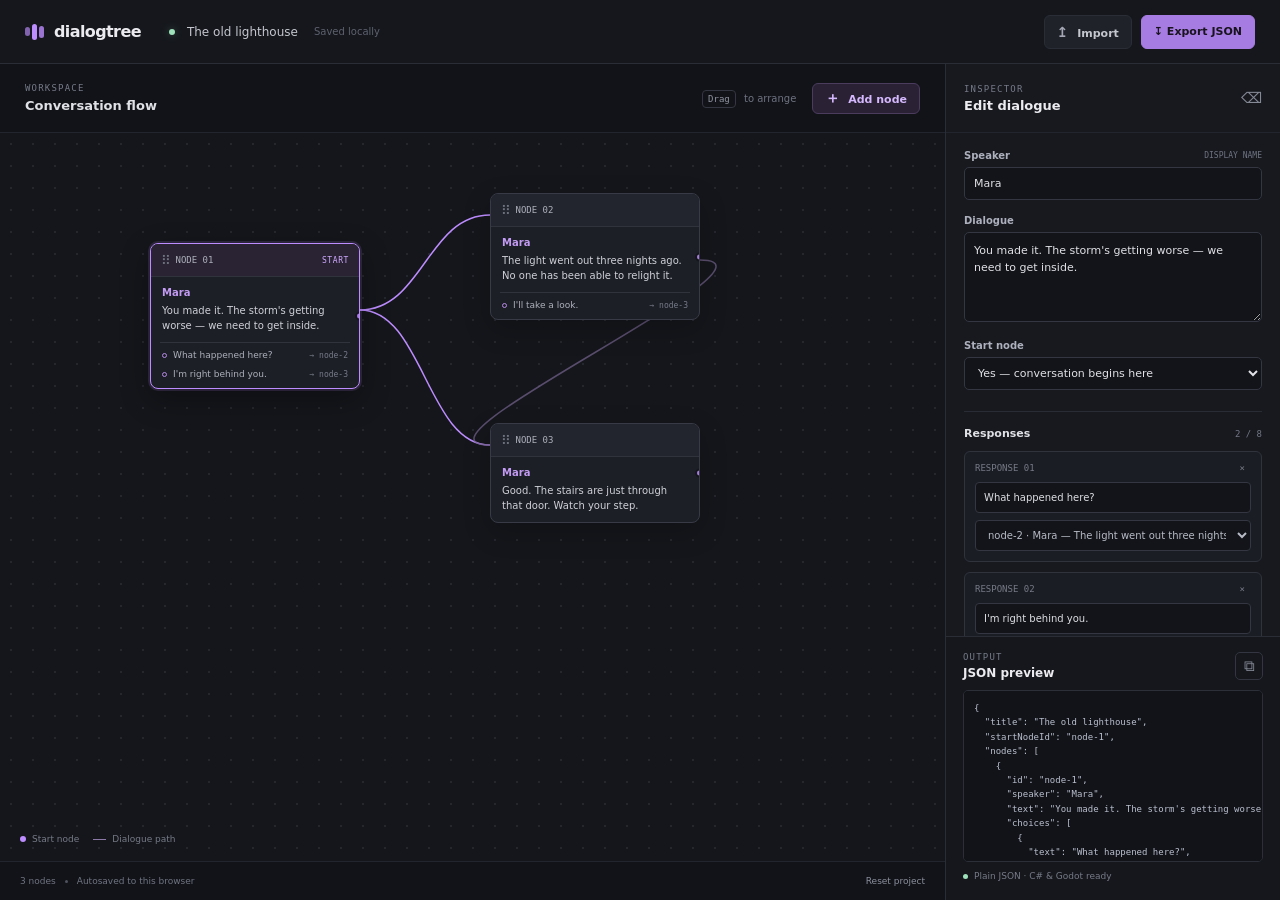
==== index.html @ d22fa8ad "Add dialogue tree editor" ====
<!doctype html>
<html lang="en">
  <head>
    <meta charset="utf-8">
    <meta name="viewport" content="width=device-width, initial-scale=1">
    <meta name="theme-color" content="#111318">
    <title>Dialogtree — dialogue editor</title>
    <link rel="stylesheet" href="styles.css">
  </head>
  <body>
    <div class="app-shell">
      <header class="topbar">
        <a class="brand" href="#" aria-label="Dialogtree home">
          <span class="brand-mark" aria-hidden="true"><i></i><i></i><i></i></span>
          <span>dialogtree</span>
        </a>
        <div class="project-name">
          <span class="project-dot"></span>
          <span id="project-title" contenteditable="true" spellcheck="false" aria-label="Project name">Untitled conversation</span>
          <span class="save-status" id="save-status">Saved locally</span>
        </div>
        <div class="top-actions">
          <button class="button button-quiet" id="import-button" type="button">
            <span aria-hidden="true">↥</span> Import
          </button>
          <button class="button button-primary" id="export-button" type="button">
            <span aria-hidden="true">↧</span> Export JSON
          </button>
          <input id="import-input" type="file" accept=".json,application/json" hidden>
        </div>
      </header>

      <main class="workspace">
        <section class="editor-column" aria-label="Dialog tree editor">
          <div class="canvas-toolbar">
            <div class="view-label">
              <span class="eyebrow">WORKSPACE</span>
              <span class="view-title">Conversation flow</span>
            </div>
            <div class="canvas-actions">
              <span class="canvas-hint"><span class="keycap">Drag</span> to arrange</span>
              <button class="button button-add" id="add-node-button" type="button"><span aria-hidden="true">＋</span> Add node</button>
            </div>
          </div>
          <div class="canvas-viewport" id="canvas-viewport">
            <div class="canvas-grid"></div>
            <svg class="connections" id="connections" aria-hidden="true"></svg>
            <div class="node-layer" id="node-layer"></div>
            <div class="empty-canvas" id="empty-canvas" hidden>
              <span class="empty-icon">＋</span>
              <strong>Your story starts here</strong>
              <span>Add a dialogue node to begin building your conversation.</span>
              <button class="button button-primary" id="empty-add-button" type="button">Create first node</button>
            </div>
            <div class="canvas-legend">
              <span><i class="legend-dot legend-start"></i> Start node</span>
              <span><i class="legend-line"></i> Dialogue path</span>
            </div>
          </div>
          <div class="canvas-footer">
            <span id="node-count">0 nodes</span>
            <span class="footer-separator"></span>
            <span>Autosaved to this browser</span>
            <button class="text-button" id="reset-button" type="button">Reset project</button>
          </div>
        </section>

        <aside class="inspector" aria-label="Node inspector">
          <div class="inspector-heading">
            <div>
              <span class="eyebrow">INSPECTOR</span>
              <h1 id="inspector-title">Node details</h1>
            </div>
            <button class="icon-button" id="delete-node-button" type="button" title="Delete selected node" aria-label="Delete selected node" disabled>⌫</button>
          </div>
          <div class="inspector-content" id="inspector-content">
            <div class="inspector-empty">
              <div class="empty-selection-icon">↖</div>
              <strong>Select a node</strong>
              <span>Choose a node on the canvas to edit its dialogue and response paths.</span>
            </div>
          </div>
          <section class="json-panel">
            <div class="json-heading">
              <div>
                <span class="eyebrow">OUTPUT</span>
                <h2>JSON preview</h2>
              </div>
              <button class="icon-button copy-button" id="copy-button" type="button" title="Copy JSON" aria-label="Copy JSON">⧉</button>
            </div>
            <pre class="json-preview" id="json-preview" aria-label="Live JSON preview"></pre>
            <div class="format-note"><span class="format-dot"></span> Plain JSON · C# &amp; Godot ready</div>
          </section>
        </aside>
      </main>
      <div class="toast" id="toast" role="status" aria-live="polite"></div>
    </div>
    <script src="app.js"></script>
  </body>
</html>
---- styles.css ----
:root {
  color-scheme: dark;
  --bg: #111318;
  --panel: #17191f;
  --panel-raised: #1c1f26;
  --border: #2a2d36;
  --border-soft: #22252d;
  --text: #ececf0;
  --muted: #858996;
  --faint: #5e626e;
  --accent: #bd8cff;
  --accent-bright: #d0a9ff;
  --green: #9de2bb;
  --mono: "DM Mono", "SFMono-Regular", Consolas, monospace;
  --sans: "DM Sans", Inter, ui-sans-serif, system-ui, sans-serif;
}

* { box-sizing: border-box; }

body {
  margin: 0;
  min-width: 720px;
  min-height: 100vh;
  background: var(--bg);
  color: var(--text);
  font-family: var(--sans);
  font-size: 13px;
}

button, input, textarea, select { font: inherit; }
button { color: inherit; }

.app-shell { height: 100vh; min-height: 650px; display: flex; flex-direction: column; }
.topbar { height: 64px; flex: 0 0 64px; display: flex; align-items: center; padding: 0 25px; border-bottom: 1px solid var(--border); background: #15171c; gap: 28px; }
.brand { display: flex; align-items: center; gap: 9px; color: var(--text); text-decoration: none; font-size: 16px; font-weight: 700; letter-spacing: -.6px; }
.brand-mark { display: flex; align-items: center; gap: 2px; width: 20px; height: 20px; }
.brand-mark i { display: block; width: 5px; border-radius: 3px; background: var(--accent); }
.brand-mark i:nth-child(1) { height: 9px; opacity: .65; }
.brand-mark i:nth-child(2) { height: 16px; }
.brand-mark i:nth-child(3) { height: 12px; opacity: .8; }
.project-name { display: flex; align-items: center; gap: 9px; color: #c5c7cf; font-size: 12px; }
.project-name [contenteditable] { padding: 5px 3px; border-radius: 4px; outline: none; }
.project-name [contenteditable]:focus { background: #242730; box-shadow: 0 0 0 1px var(--border); }
.project-dot { width: 6px; height: 6px; background: var(--green); border-radius: 50%; box-shadow: 0 0 8px #9de2bb55; }
.save-status { margin-left: 4px; color: var(--faint); font-size: 10px; }
.top-actions { margin-left: auto; display: flex; gap: 9px; }
.button { height: 34px; border: 1px solid var(--border); border-radius: 6px; padding: 0 12px; background: #202229; font-size: 11px; font-weight: 600; cursor: pointer; transition: background .15s, border-color .15s, transform .15s; }
.button:hover { border-color: #484b58; background: #292c35; }
.button:active { transform: translateY(1px); }
.button-quiet { color: #c5c7cf; }
.button-quiet span { margin-right: 5px; color: #a5a8b4; font-size: 14px; }
.button-primary { border-color: #a77ce2; background: #a77ce2; color: #18131e; }
.button-primary:hover { border-color: var(--accent-bright); background: var(--accent-bright); }

.workspace { display: grid; grid-template-columns: minmax(0, 1fr) 335px; flex: 1; min-height: 0; }
.editor-column { display: flex; min-width: 0; flex-direction: column; }
.canvas-toolbar { height: 69px; flex: 0 0 69px; display: flex; align-items: center; justify-content: space-between; padding: 0 25px; border-bottom: 1px solid var(--border-soft); }
.eyebrow { display: block; margin-bottom: 5px; color: #777b88; font-family: var(--mono); font-size: 9px; letter-spacing: 1.2px; }
.view-title { color: #e0e1e6; font-size: 13px; font-weight: 600; }
.canvas-actions { display: flex; align-items: center; gap: 16px; }
.canvas-hint { color: #6f7380; font-size: 10px; }
.keycap { margin-right: 5px; padding: 3px 5px; border: 1px solid #343741; border-radius: 4px; color: #9296a2; font-family: var(--mono); font-size: 9px; }
.button-add { height: 31px; border-color: #4b3c5e; background: #2a2234; color: #d6b8ff; }
.button-add span { margin-right: 4px; font-size: 15px; }

.canvas-viewport { position: relative; flex: 1; min-height: 0; overflow: hidden; background: #14161b; }
.canvas-grid { position: absolute; inset: 0; opacity: .34; background-image: radial-gradient(#454853 .75px, transparent .75px); background-size: 22px 22px; pointer-events: none; }
.connections { position: absolute; inset: 0; width: 100%; height: 100%; overflow: visible; pointer-events: none; }
.connection-path { fill: none; stroke: #74628d; stroke-width: 1.5; opacity: .72; }
.connection-path.active { stroke: var(--accent); opacity: 1; }
.connection-label { fill: #9295a1; font: 10px var(--sans); }
.node-layer { position: absolute; inset: 0; }
.node-card { position: absolute; width: 210px; overflow: hidden; border: 1px solid #383b46; border-radius: 8px; background: #1c1f26; box-shadow: 0 9px 28px #0003; cursor: grab; user-select: none; transition: border-color .14s, box-shadow .14s; }
.node-card:hover { border-color: #555967; }
.node-card.selected { border-color: var(--accent); box-shadow: 0 0 0 2px #bd8cff25, 0 10px 30px #0005; }
.node-card.is-start .node-topline { background: #292334; }
.node-topline { display: flex; height: 33px; align-items: center; padding: 0 10px; border-bottom: 1px solid #30333c; background: #22252d; cursor: grab; }
.node-grip { color: #707481; font-size: 13px; letter-spacing: -2px; }
.node-number { margin-left: 7px; color: #afb1bc; font-family: var(--mono); font-size: 9px; }
.start-badge { margin-left: auto; color: #d0a9ff; font-family: var(--mono); font-size: 8px; letter-spacing: .6px; }
.node-body { padding: 10px 11px 8px; }
.node-speaker { margin-bottom: 5px; color: #c49bf4; font-size: 10px; font-weight: 600; }
.node-copy { display: -webkit-box; overflow: hidden; min-height: 31px; color: #d0d1d8; font-size: 10px; line-height: 1.5; -webkit-box-orient: vertical; -webkit-line-clamp: 2; }
.node-options { margin: 0 9px 7px; border-top: 1px solid #30333c; }
.node-option { display: flex; min-width: 0; align-items: center; gap: 6px; padding: 7px 2px 2px; color: #aeb0bb; font-size: 9px; }
.option-dot { flex: 0 0 5px; width: 5px; height: 5px; border: 1px solid #b58ae6; border-radius: 50%; }
.option-label { overflow: hidden; white-space: nowrap; text-overflow: ellipsis; }
.option-target { margin-left: auto; color: #777b88; font-family: var(--mono); font-size: 8px; }
.node-port { position: absolute; top: 50%; right: -5px; width: 9px; height: 9px; border: 2px solid #14161b; border-radius: 50%; background: #a77ce2; transform: translateY(-50%); }
.canvas-legend { position: absolute; bottom: 17px; left: 20px; display: flex; gap: 14px; color: #777b87; font-size: 9px; pointer-events: none; }
.canvas-legend span { display: flex; align-items: center; gap: 6px; }
.legend-dot { width: 6px; height: 6px; border-radius: 50%; background: #bd8cff; }
.legend-line { width: 13px; height: 1px; background: #8d79a7; }
.empty-canvas { position: absolute; inset: 0; display: flex; align-items: center; justify-content: center; flex-direction: column; gap: 9px; text-align: center; }
.empty-canvas[hidden] { display: none; }
.empty-icon { display: grid; width: 38px; height: 38px; place-items: center; margin-bottom: 4px; border: 1px solid #4b3c5e; border-radius: 12px; background: #282132; color: var(--accent); font-size: 22px; }
.empty-canvas strong { font-size: 14px; }
.empty-canvas > span:not(.empty-icon) { max-width: 250px; color: var(--muted); font-size: 11px; line-height: 1.6; }
.empty-canvas .button { margin-top: 7px; }
.canvas-footer { display: flex; height: 39px; flex: 0 0 39px; align-items: center; gap: 9px; padding: 0 20px; border-top: 1px solid var(--border-soft); color: #707481; font-size: 9px; }
.footer-separator { width: 3px; height: 3px; border-radius: 50%; background: #50535e; }
.text-button { margin-left: auto; padding: 4px 0; border: 0; background: transparent; color: #8c909c; font-size: 9px; cursor: pointer; }
.text-button:hover { color: #d4b8ff; }

.inspector { display: flex; min-height: 0; flex-direction: column; border-left: 1px solid var(--border); background: #17191f; }
.inspector-heading { display: flex; height: 69px; flex: 0 0 69px; align-items: center; justify-content: space-between; padding: 0 18px; border-bottom: 1px solid var(--border-soft); }
.inspector-heading .eyebrow { margin-bottom: 4px; }
.inspector-heading h1, .json-heading h2 { margin: 0; font-size: 13px; font-weight: 600; }
.icon-button { display: grid; width: 28px; height: 28px; place-items: center; border: 1px solid transparent; border-radius: 5px; background: transparent; color: #858996; font-size: 15px; cursor: pointer; }
.icon-button:not(:disabled):hover { border-color: #49404f; background: #29242f; color: #d8b8ff; }
.icon-button:disabled { opacity: .3; cursor: default; }
.inspector-content { min-height: 130px; flex: 1 1 auto; overflow: auto; padding: 17px 18px; }
.inspector-empty { display: flex; align-items: center; flex-direction: column; padding: 29px 10px 10px; color: #777b87; text-align: center; }
.empty-selection-icon { display: grid; width: 34px; height: 34px; place-items: center; margin-bottom: 12px; border: 1px solid #343741; border-radius: 10px; color: #9a9daa; font-size: 16px; }
.inspector-empty strong { margin-bottom: 6px; color: #c8cad2; font-size: 11px; }
.inspector-empty span { max-width: 210px; font-size: 10px; line-height: 1.6; }
.field { display: block; margin-bottom: 15px; }
.field-label { display: flex; align-items: center; justify-content: space-between; margin-bottom: 6px; color: #aeb1bd; font-size: 10px; font-weight: 600; }
.field-meta { color: #707481; font-family: var(--mono); font-size: 8px; font-weight: 400; }
.field input, .field textarea, .field select { width: 100%; border: 1px solid #343741; border-radius: 5px; outline: none; background: #121419; color: #e1e1e7; font-size: 11px; }
.field input, .field select { height: 33px; padding: 0 9px; }
.field textarea { min-height: 90px; resize: vertical; padding: 9px; line-height: 1.55; }
.field input:focus, .field textarea:focus, .field select:focus { border-color: #936bc0; box-shadow: 0 0 0 2px #bd8cff16; }
.field input::placeholder, .field textarea::placeholder { color: #626672; }
.section-title { display: flex; align-items: center; justify-content: space-between; margin: 21px 0 11px; padding-top: 15px; border-top: 1px solid #292c34; color: #e0e1e6; font-size: 11px; font-weight: 600; }
.section-title small { color: #747885; font-family: var(--mono); font-size: 9px; font-weight: 400; }
.choice-card { margin-bottom: 10px; padding: 10px; border: 1px solid #30333c; border-radius: 6px; background: #1b1d24; }
.choice-card-top { display: flex; align-items: center; justify-content: space-between; margin-bottom: 8px; color: #777b87; font-family: var(--mono); font-size: 9px; }
.choice-remove { border: 0; background: transparent; color: #777b87; cursor: pointer; }
.choice-remove:hover { color: #f18d9b; }
.choice-card input, .choice-card select { width: 100%; height: 31px; padding: 0 8px; border: 1px solid #343741; border-radius: 4px; outline: none; background: #121419; color: #dedfe5; font-size: 10px; }
.choice-card input { margin-bottom: 7px; }
.choice-card input:focus, .choice-card select:focus { border-color: #936bc0; }
.choice-card select { color: #b8bbc5; }
.choice-empty { margin: 0 0 10px; color: #737783; font-size: 10px; line-height: 1.5; }
.button-outline { width: 100%; height: 30px; border: 1px dashed #46404f; border-radius: 5px; background: transparent; color: #c3a2e8; font-size: 10px; cursor: pointer; }
.button-outline:hover { border-color: #8c6db1; background: #25202c; }
.node-id { padding: 8px 9px; border: 1px solid #292c34; border-radius: 5px; background: #14161b; color: #898d99; font-family: var(--mono); font-size: 9px; word-break: break-all; }

.json-panel { flex: 0 0 264px; min-height: 0; padding: 15px 17px 12px; border-top: 1px solid var(--border); background: #15171c; }
.json-heading { display: flex; align-items: center; justify-content: space-between; margin-bottom: 10px; }
.json-heading .eyebrow { margin-bottom: 4px; }
.json-heading h2 { font-size: 12px; }
.copy-button { border-color: #333640; }
.json-preview { height: 172px; overflow: auto; margin: 0; padding: 10px; border: 1px solid #2c2f38; border-radius: 5px; background: #111318; color: #bbc0cf; font-family: var(--mono); font-size: 9px; line-height: 1.6; tab-size: 2; }
.format-note { display: flex; align-items: center; gap: 6px; margin-top: 9px; color: #777b87; font-size: 9px; }
.format-dot { width: 5px; height: 5px; border-radius: 50%; background: #9de2bb; }
.toast { position: fixed; z-index: 10; right: 22px; bottom: 20px; padding: 10px 14px; border: 1px solid #49404f; border-radius: 6px; background: #24202c; color: #e6d5fa; font-size: 11px; box-shadow: 0 8px 30px #0006; opacity: 0; transform: translateY(8px); pointer-events: none; transition: opacity .2s, transform .2s; }
.toast.visible { opacity: 1; transform: translateY(0); }

@media (max-width: 960px) {
  .workspace { grid-template-columns: minmax(0, 1fr) 300px; }
  .canvas-toolbar { padding: 0 18px; }
  .canvas-hint { display: none; }
}

@media (max-width: 760px) {
  body { min-width: 360px; }
  .app-shell { height: auto; min-height: 100vh; }
  .topbar { padding: 0 13px; gap: 13px; }
  .project-name { gap: 5px; font-size: 10px; }
  .save-status, .button-quiet { display: none; }
  .button-primary { padding: 0 9px; font-size: 10px; }
  .workspace { display: flex; flex-direction: column; }
  .canvas-viewport { height: 53vh; min-height: 350px; flex: none; }
  .inspector { min-height: 660px; border-top: 1px solid var(--border); border-left: 0; }
  .inspector-content { flex: none; max-height: 400px; }
  .json-panel { flex-basis: 264px; }
  .canvas-toolbar { padding: 0 14px; }
  .canvas-footer { padding: 0 14px; }
  .node-card { width: 190px; }
}
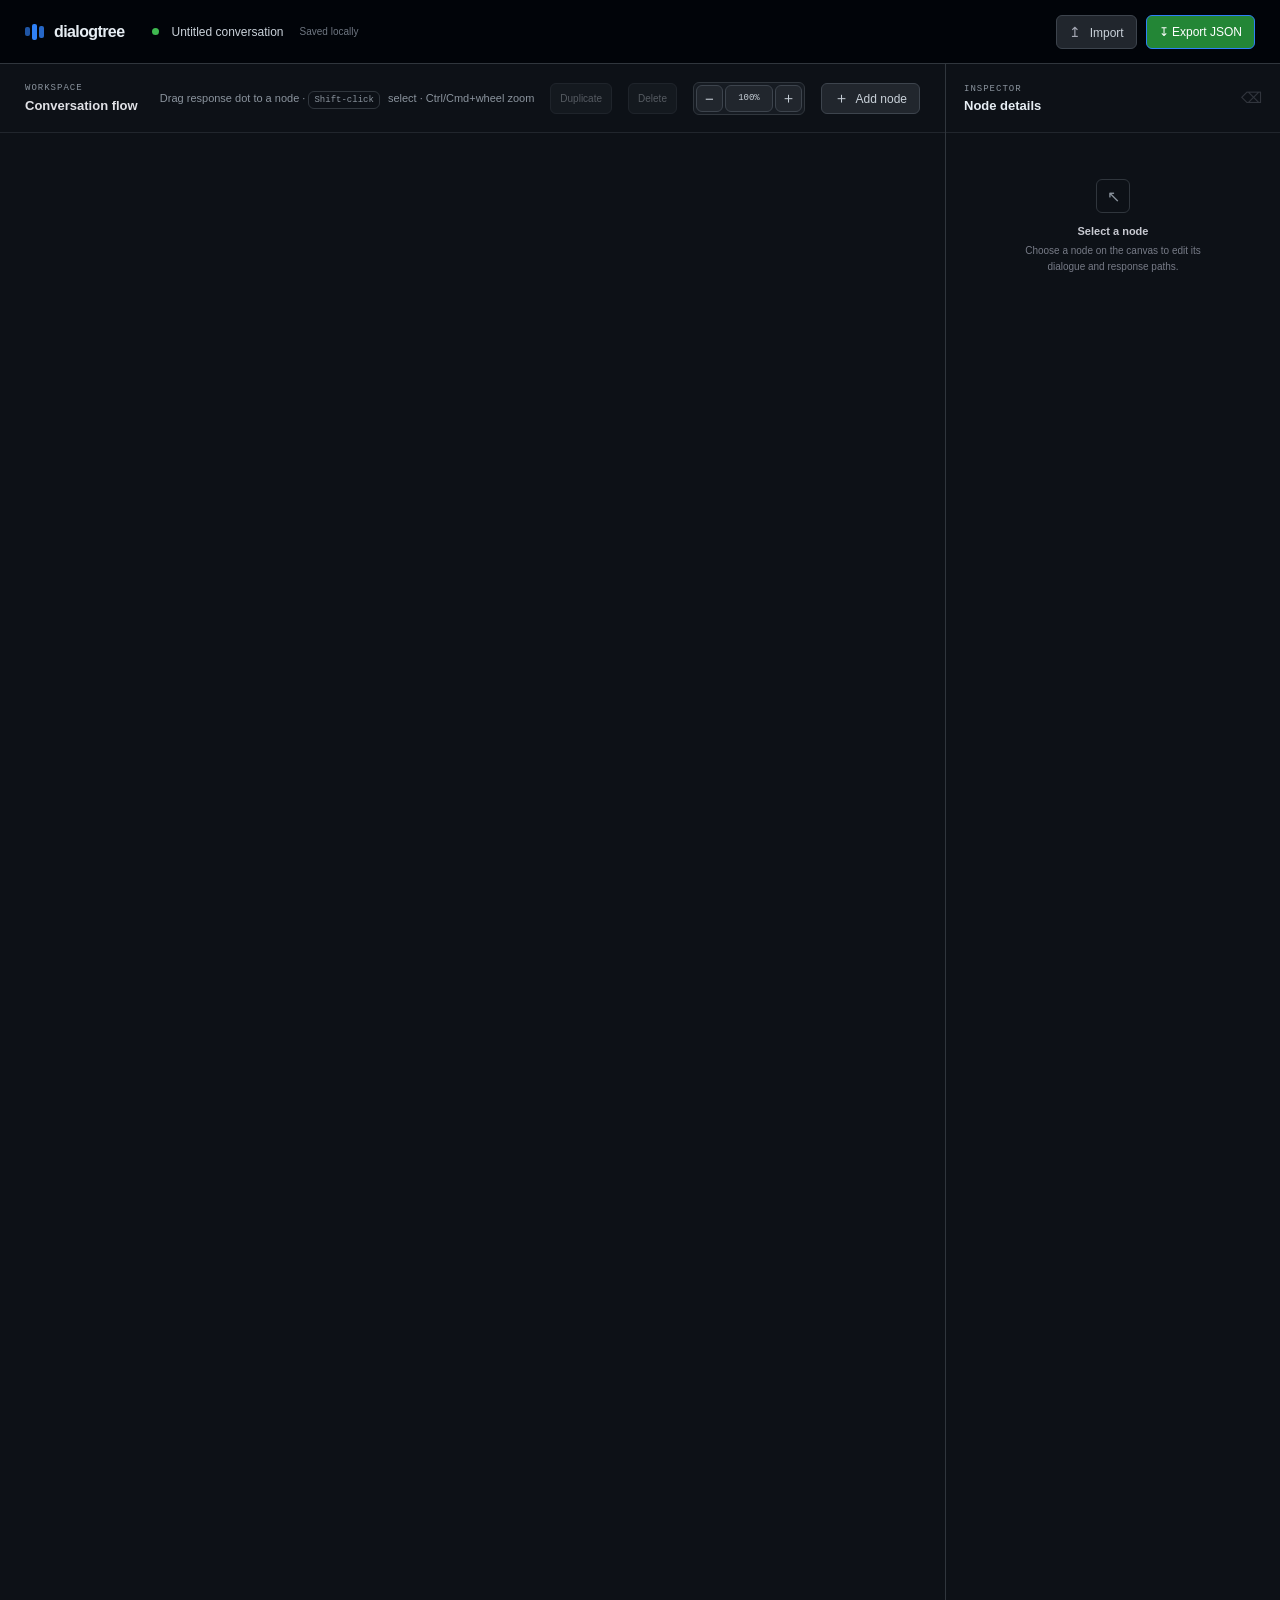
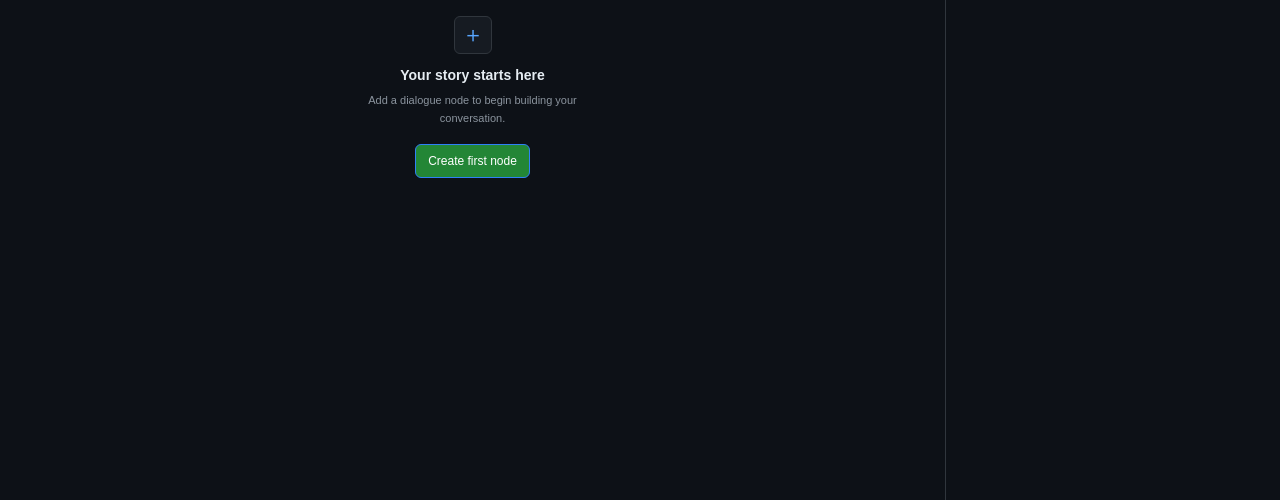
==== commit 1069c433: "aigenerated" ====
--- a/index.html
+++ b/index.html
@@ -38,14 +38,25 @@
               <span class="view-title">Conversation flow</span>
             </div>
             <div class="canvas-actions">
-              <span class="canvas-hint"><span class="keycap">Drag</span> to arrange</span>
+              <span class="canvas-hint">Drag response dot to a node · <span class="keycap">Shift-click</span> select · Ctrl/Cmd+wheel zoom</span>
+              <button class="button button-quiet selection-action" id="duplicate-selection-button" type="button" disabled title="Duplicate selection (Ctrl+D)">Duplicate</button>
+              <button class="button button-quiet selection-action" id="delete-selection-button" type="button" disabled title="Delete selection (Delete)">Delete</button>
+              <div class="zoom-controls" aria-label="Canvas zoom controls">
+                <button class="button button-quiet zoom-button" id="zoom-out-button" type="button" title="Zoom out" aria-label="Zoom out">−</button>
+                <button class="button button-quiet zoom-level" id="zoom-level" type="button" title="Fit nodes to view">100%</button>
+                <button class="button button-quiet zoom-button" id="zoom-in-button" type="button" title="Zoom in" aria-label="Zoom in">＋</button>
+              </div>
               <button class="button button-add" id="add-node-button" type="button"><span aria-hidden="true">＋</span> Add node</button>
             </div>
           </div>
-          <div class="canvas-viewport" id="canvas-viewport">
-            <div class="canvas-grid"></div>
-            <svg class="connections" id="connections" aria-hidden="true"></svg>
-            <div class="node-layer" id="node-layer"></div>
+          <div class="canvas-viewport" id="canvas-viewport" tabindex="0" aria-label="Dialogue node canvas">
+            <div class="canvas-world" id="canvas-world">
+              <div class="canvas-content" id="canvas-content">
+                <div class="canvas-grid"></div>
+                <svg class="connections" id="connections" aria-hidden="true"></svg>
+                <div class="node-layer" id="node-layer"><div class="selection-box" id="selection-box" hidden></div></div>
+              </div>
+            </div>
             <div class="empty-canvas" id="empty-canvas" hidden>
               <span class="empty-icon">＋</span>
               <strong>Your story starts here</strong>
@@ -71,7 +82,7 @@
               <span class="eyebrow">INSPECTOR</span>
               <h1 id="inspector-title">Node details</h1>
             </div>
-            <button class="icon-button" id="delete-node-button" type="button" title="Delete selected node" aria-label="Delete selected node" disabled>⌫</button>
+            <button class="icon-button" id="delete-node-button" type="button" title="Delete selected nodes" aria-label="Delete selected nodes" disabled>⌫</button>
           </div>
           <div class="inspector-content" id="inspector-content">
             <div class="inspector-empty">
--- a/styles.css
+++ b/styles.css
@@ -1,18 +1,18 @@
 :root {
   color-scheme: dark;
-  --bg: #111318;
-  --panel: #17191f;
-  --panel-raised: #1c1f26;
-  --border: #2a2d36;
-  --border-soft: #22252d;
-  --text: #ececf0;
-  --muted: #858996;
-  --faint: #5e626e;
-  --accent: #bd8cff;
-  --accent-bright: #d0a9ff;
-  --green: #9de2bb;
+  --bg: #0d1117;
+  --panel: #161b22;
+  --panel-raised: #21262d;
+  --border: #30363d;
+  --border-soft: #21262d;
+  --text: #e6edf3;
+  --muted: #8b949e;
+  --faint: #6e7681;
+  --accent: #2f81f7;
+  --accent-bright: #58a6ff;
+  --green: #3fb950;
   --mono: "DM Mono", "SFMono-Regular", Consolas, monospace;
-  --sans: "DM Sans", Inter, ui-sans-serif, system-ui, sans-serif;
+  --sans: -apple-system, BlinkMacSystemFont, "Segoe UI", "Noto Sans", Helvetica, Arial, sans-serif;
 }
 
 * { box-sizing: border-box; }
@@ -31,121 +31,143 @@
 button { color: inherit; }
 
 .app-shell { height: 100vh; min-height: 650px; display: flex; flex-direction: column; }
-.topbar { height: 64px; flex: 0 0 64px; display: flex; align-items: center; padding: 0 25px; border-bottom: 1px solid var(--border); background: #15171c; gap: 28px; }
+.topbar { height: 64px; flex: 0 0 64px; display: flex; align-items: center; padding: 0 25px; border-bottom: 1px solid var(--border); background: #010409; gap: 28px; }
 .brand { display: flex; align-items: center; gap: 9px; color: var(--text); text-decoration: none; font-size: 16px; font-weight: 700; letter-spacing: -.6px; }
 .brand-mark { display: flex; align-items: center; gap: 2px; width: 20px; height: 20px; }
-.brand-mark i { display: block; width: 5px; border-radius: 3px; background: var(--accent); }
+.brand-mark i { display: block; width: 5px; border-radius: 2px; background: var(--accent); }
 .brand-mark i:nth-child(1) { height: 9px; opacity: .65; }
 .brand-mark i:nth-child(2) { height: 16px; }
 .brand-mark i:nth-child(3) { height: 12px; opacity: .8; }
-.project-name { display: flex; align-items: center; gap: 9px; color: #c5c7cf; font-size: 12px; }
+.project-name { display: flex; align-items: center; gap: 9px; color: #c9d1d9; font-size: 12px; }
 .project-name [contenteditable] { padding: 5px 3px; border-radius: 4px; outline: none; }
-.project-name [contenteditable]:focus { background: #242730; box-shadow: 0 0 0 1px var(--border); }
-.project-dot { width: 6px; height: 6px; background: var(--green); border-radius: 50%; box-shadow: 0 0 8px #9de2bb55; }
+.project-name [contenteditable]:focus { background: #161b22; box-shadow: 0 0 0 1px var(--border); }
+.project-dot { width: 7px; height: 7px; background: var(--green); border-radius: 50%; }
 .save-status { margin-left: 4px; color: var(--faint); font-size: 10px; }
 .top-actions { margin-left: auto; display: flex; gap: 9px; }
-.button { height: 34px; border: 1px solid var(--border); border-radius: 6px; padding: 0 12px; background: #202229; font-size: 11px; font-weight: 600; cursor: pointer; transition: background .15s, border-color .15s, transform .15s; }
-.button:hover { border-color: #484b58; background: #292c35; }
-.button:active { transform: translateY(1px); }
-.button-quiet { color: #c5c7cf; }
+.button { height: 34px; border: 1px solid #3d444d; border-radius: 6px; padding: 0 12px; background: #21262d; font-size: 12px; font-weight: 500; cursor: pointer; transition: background .12s, border-color .12s; }
+.button:hover { border-color: #8b949e; background: #30363d; }
+.button:active { background: #292e36; }
+.button-quiet { color: #c9d1d9; }
 .button-quiet span { margin-right: 5px; color: #a5a8b4; font-size: 14px; }
-.button-primary { border-color: #a77ce2; background: #a77ce2; color: #18131e; }
-.button-primary:hover { border-color: var(--accent-bright); background: var(--accent-bright); }
+.button-primary { border-color: #2f81f7; background: #238636; color: #fff; }
+.button-primary:hover { border-color: #3fb950; background: #2ea043; }
 
 .workspace { display: grid; grid-template-columns: minmax(0, 1fr) 335px; flex: 1; min-height: 0; }
 .editor-column { display: flex; min-width: 0; flex-direction: column; }
 .canvas-toolbar { height: 69px; flex: 0 0 69px; display: flex; align-items: center; justify-content: space-between; padding: 0 25px; border-bottom: 1px solid var(--border-soft); }
-.eyebrow { display: block; margin-bottom: 5px; color: #777b88; font-family: var(--mono); font-size: 9px; letter-spacing: 1.2px; }
+.eyebrow { display: block; margin-bottom: 5px; color: #8b949e; font-family: var(--mono); font-size: 9px; letter-spacing: 1px; }
 .view-title { color: #e0e1e6; font-size: 13px; font-weight: 600; }
 .canvas-actions { display: flex; align-items: center; gap: 16px; }
-.canvas-hint { color: #6f7380; font-size: 10px; }
-.keycap { margin-right: 5px; padding: 3px 5px; border: 1px solid #343741; border-radius: 4px; color: #9296a2; font-family: var(--mono); font-size: 9px; }
-.button-add { height: 31px; border-color: #4b3c5e; background: #2a2234; color: #d6b8ff; }
+.zoom-controls { display: flex; align-items: center; gap: 2px; padding: 2px; border: 1px solid #30363d; border-radius: 6px; background: #161b22; }
+.zoom-button { width: 27px; height: 27px; padding: 0; font-size: 15px; }
+.zoom-level { min-width: 48px; height: 27px; padding: 0 5px; font-family: var(--mono); font-size: 9px; }
+.canvas-hint { color: #8b949e; font-size: 11px; }
+.keycap { margin-right: 5px; padding: 3px 5px; border: 1px solid #30363d; border-radius: 6px; color: #8b949e; font-family: var(--mono); font-size: 9px; }
+.selection-action { height: 31px; padding: 0 9px; font-size: 10px; }
+.selection-action:disabled { opacity: .38; cursor: default; }
+.button-add { height: 31px; border-color: #3d444d; background: #21262d; color: #c9d1d9; }
 .button-add span { margin-right: 4px; font-size: 15px; }
 
-.canvas-viewport { position: relative; flex: 1; min-height: 0; overflow: hidden; background: #14161b; }
-.canvas-grid { position: absolute; inset: 0; opacity: .34; background-image: radial-gradient(#454853 .75px, transparent .75px); background-size: 22px 22px; pointer-events: none; }
+.canvas-viewport { position: relative; flex: 1; min-height: 0; overflow: auto; background: #0d1117; overscroll-behavior: contain; }
+.canvas-world { position: relative; flex: none; }
+.canvas-content { position: absolute; top: 0; left: 0; transform-origin: top left; }
+.canvas-grid { position: absolute; inset: 0; opacity: .3; background-image: radial-gradient(#484f58 .7px, transparent .7px); background-size: 24px 24px; pointer-events: none; }
 .connections { position: absolute; inset: 0; width: 100%; height: 100%; overflow: visible; pointer-events: none; }
-.connection-path { fill: none; stroke: #74628d; stroke-width: 1.5; opacity: .72; }
+.connection-path { fill: none; stroke: #6e7681; stroke-width: 1.5; opacity: .8; }
 .connection-path.active { stroke: var(--accent); opacity: 1; }
+.connection-path.connection-preview { stroke: var(--accent-bright); stroke-dasharray: 5 4; opacity: .95; }
 .connection-label { fill: #9295a1; font: 10px var(--sans); }
 .node-layer { position: absolute; inset: 0; }
-.node-card { position: absolute; width: 210px; overflow: hidden; border: 1px solid #383b46; border-radius: 8px; background: #1c1f26; box-shadow: 0 9px 28px #0003; cursor: grab; user-select: none; transition: border-color .14s, box-shadow .14s; }
-.node-card:hover { border-color: #555967; }
-.node-card.selected { border-color: var(--accent); box-shadow: 0 0 0 2px #bd8cff25, 0 10px 30px #0005; }
-.node-card.is-start .node-topline { background: #292334; }
-.node-topline { display: flex; height: 33px; align-items: center; padding: 0 10px; border-bottom: 1px solid #30333c; background: #22252d; cursor: grab; }
+.selection-box { position: absolute; z-index: 5; border: 1px solid #58a6ff; background: #1f6feb22; pointer-events: none; }
+.selection-box[hidden] { display: none; }
+.canvas-viewport:focus { outline: none; }
+.canvas-viewport:focus-visible { box-shadow: inset 0 0 0 1px #1f6feb88; }
+.node-card { position: absolute; width: 210px; overflow: hidden; border: 1px solid #30363d; border-radius: 6px; background: #161b22; cursor: grab; user-select: none; transition: border-color .12s, background .12s; }
+.node-card:hover { border-color: #6e7681; }
+.node-card.selected { border-color: #58a6ff; box-shadow: 0 0 0 1px #58a6ff; }
+.node-card.multi-selected { border-color: #388bfd; box-shadow: 0 0 0 1px #388bfd; }
+.node-card.connection-target { border-color: #3fb950; box-shadow: 0 0 0 1px #3fb950; }
+.node-card.is-start .node-topline { background: #1c2430; }
+.node-topline { display: flex; height: 33px; align-items: center; padding: 0 10px; border-bottom: 1px solid #30363d; background: #21262d; cursor: grab; }
 .node-grip { color: #707481; font-size: 13px; letter-spacing: -2px; }
 .node-number { margin-left: 7px; color: #afb1bc; font-family: var(--mono); font-size: 9px; }
-.start-badge { margin-left: auto; color: #d0a9ff; font-family: var(--mono); font-size: 8px; letter-spacing: .6px; }
+.start-badge { margin-left: auto; color: #79c0ff; font-family: var(--mono); font-size: 8px; letter-spacing: .6px; }
 .node-body { padding: 10px 11px 8px; }
-.node-speaker { margin-bottom: 5px; color: #c49bf4; font-size: 10px; font-weight: 600; }
-.node-copy { display: -webkit-box; overflow: hidden; min-height: 31px; color: #d0d1d8; font-size: 10px; line-height: 1.5; -webkit-box-orient: vertical; -webkit-line-clamp: 2; }
-.node-options { margin: 0 9px 7px; border-top: 1px solid #30333c; }
-.node-option { display: flex; min-width: 0; align-items: center; gap: 6px; padding: 7px 2px 2px; color: #aeb0bb; font-size: 9px; }
-.option-dot { flex: 0 0 5px; width: 5px; height: 5px; border: 1px solid #b58ae6; border-radius: 50%; }
+.node-speaker { margin-bottom: 5px; color: #79c0ff; font-size: 11px; font-weight: 600; }
+.node-copy { display: -webkit-box; overflow: hidden; min-height: 31px; color: #c9d1d9; font-size: 11px; line-height: 1.5; -webkit-box-orient: vertical; -webkit-line-clamp: 2; }
+.node-options { margin: 0 9px 7px; border-top: 1px solid #30363d; }
+.node-option { position: relative; display: flex; min-width: 0; align-items: center; gap: 6px; padding: 7px 14px 2px 2px; color: #aeb0bb; font-size: 9px; }
+.option-dot { flex: 0 0 5px; width: 5px; height: 5px; border: 1px solid #58a6ff; border-radius: 50%; }
 .option-label { overflow: hidden; white-space: nowrap; text-overflow: ellipsis; }
-.option-target { margin-left: auto; color: #777b88; font-family: var(--mono); font-size: 8px; }
-.node-port { position: absolute; top: 50%; right: -5px; width: 9px; height: 9px; border: 2px solid #14161b; border-radius: 50%; background: #a77ce2; transform: translateY(-50%); }
+.option-target { max-width: 75px; overflow: hidden; margin-left: auto; color: #777b88; font-family: var(--mono); font-size: 8px; text-overflow: ellipsis; white-space: nowrap; }
+.connection-handle { position: absolute; top: 50%; right: 1px; width: 10px; height: 10px; padding: 0; border: 2px solid #161b22; border-radius: 50%; background: #58a6ff; box-shadow: 0 0 0 1px #58a6ff; cursor: crosshair; transform: translateY(-50%); touch-action: none; }
+.connection-handle:hover { background: #79c0ff; box-shadow: 0 0 0 2px #388bfd66; }
 .canvas-legend { position: absolute; bottom: 17px; left: 20px; display: flex; gap: 14px; color: #777b87; font-size: 9px; pointer-events: none; }
 .canvas-legend span { display: flex; align-items: center; gap: 6px; }
-.legend-dot { width: 6px; height: 6px; border-radius: 50%; background: #bd8cff; }
-.legend-line { width: 13px; height: 1px; background: #8d79a7; }
-.empty-canvas { position: absolute; inset: 0; display: flex; align-items: center; justify-content: center; flex-direction: column; gap: 9px; text-align: center; }
+.legend-dot { width: 6px; height: 6px; border-radius: 50%; background: #58a6ff; }
+.legend-line { width: 13px; height: 1px; background: #6e7681; }
+.empty-canvas { position: absolute; inset: 0; display: flex; align-items: center; justify-content: center; flex-direction: column; gap: 9px; text-align: center; pointer-events: none; }
 .empty-canvas[hidden] { display: none; }
-.empty-icon { display: grid; width: 38px; height: 38px; place-items: center; margin-bottom: 4px; border: 1px solid #4b3c5e; border-radius: 12px; background: #282132; color: var(--accent); font-size: 22px; }
+.empty-icon { display: grid; width: 38px; height: 38px; place-items: center; margin-bottom: 4px; border: 1px solid #30363d; border-radius: 6px; background: #161b22; color: var(--accent-bright); font-size: 22px; }
 .empty-canvas strong { font-size: 14px; }
 .empty-canvas > span:not(.empty-icon) { max-width: 250px; color: var(--muted); font-size: 11px; line-height: 1.6; }
-.empty-canvas .button { margin-top: 7px; }
-.canvas-footer { display: flex; height: 39px; flex: 0 0 39px; align-items: center; gap: 9px; padding: 0 20px; border-top: 1px solid var(--border-soft); color: #707481; font-size: 9px; }
+.empty-canvas .button { margin-top: 7px; pointer-events: auto; }
+.canvas-footer { display: flex; height: 39px; flex: 0 0 39px; align-items: center; gap: 9px; padding: 0 20px; border-top: 1px solid var(--border-soft); color: #8b949e; font-size: 10px; }
 .footer-separator { width: 3px; height: 3px; border-radius: 50%; background: #50535e; }
 .text-button { margin-left: auto; padding: 4px 0; border: 0; background: transparent; color: #8c909c; font-size: 9px; cursor: pointer; }
-.text-button:hover { color: #d4b8ff; }
+.text-button:hover { color: var(--accent-bright); }
 
-.inspector { display: flex; min-height: 0; flex-direction: column; border-left: 1px solid var(--border); background: #17191f; }
+.inspector { display: flex; min-height: 0; flex-direction: column; border-left: 1px solid var(--border); background: #0d1117; }
 .inspector-heading { display: flex; height: 69px; flex: 0 0 69px; align-items: center; justify-content: space-between; padding: 0 18px; border-bottom: 1px solid var(--border-soft); }
 .inspector-heading .eyebrow { margin-bottom: 4px; }
 .inspector-heading h1, .json-heading h2 { margin: 0; font-size: 13px; font-weight: 600; }
 .icon-button { display: grid; width: 28px; height: 28px; place-items: center; border: 1px solid transparent; border-radius: 5px; background: transparent; color: #858996; font-size: 15px; cursor: pointer; }
-.icon-button:not(:disabled):hover { border-color: #49404f; background: #29242f; color: #d8b8ff; }
+.icon-button:not(:disabled):hover { border-color: #3d444d; background: #21262d; color: #e6edf3; }
 .icon-button:disabled { opacity: .3; cursor: default; }
 .inspector-content { min-height: 130px; flex: 1 1 auto; overflow: auto; padding: 17px 18px; }
 .inspector-empty { display: flex; align-items: center; flex-direction: column; padding: 29px 10px 10px; color: #777b87; text-align: center; }
-.empty-selection-icon { display: grid; width: 34px; height: 34px; place-items: center; margin-bottom: 12px; border: 1px solid #343741; border-radius: 10px; color: #9a9daa; font-size: 16px; }
+.empty-selection-icon { display: grid; width: 34px; height: 34px; place-items: center; margin-bottom: 12px; border: 1px solid #30363d; border-radius: 6px; color: #8b949e; font-size: 16px; }
 .inspector-empty strong { margin-bottom: 6px; color: #c8cad2; font-size: 11px; }
 .inspector-empty span { max-width: 210px; font-size: 10px; line-height: 1.6; }
 .field { display: block; margin-bottom: 15px; }
-.field-label { display: flex; align-items: center; justify-content: space-between; margin-bottom: 6px; color: #aeb1bd; font-size: 10px; font-weight: 600; }
+.field-label { display: flex; align-items: center; justify-content: space-between; margin-bottom: 6px; color: #c9d1d9; font-size: 11px; font-weight: 600; }
 .field-meta { color: #707481; font-family: var(--mono); font-size: 8px; font-weight: 400; }
-.field input, .field textarea, .field select { width: 100%; border: 1px solid #343741; border-radius: 5px; outline: none; background: #121419; color: #e1e1e7; font-size: 11px; }
+.field input, .field textarea, .field select { width: 100%; border: 1px solid #30363d; border-radius: 6px; outline: none; background: #0d1117; color: #e6edf3; font-size: 12px; }
 .field input, .field select { height: 33px; padding: 0 9px; }
 .field textarea { min-height: 90px; resize: vertical; padding: 9px; line-height: 1.55; }
-.field input:focus, .field textarea:focus, .field select:focus { border-color: #936bc0; box-shadow: 0 0 0 2px #bd8cff16; }
+.field input:focus, .field textarea:focus, .field select:focus { border-color: #1f6feb; box-shadow: 0 0 0 2px #1f6feb55; }
 .field input::placeholder, .field textarea::placeholder { color: #626672; }
-.section-title { display: flex; align-items: center; justify-content: space-between; margin: 21px 0 11px; padding-top: 15px; border-top: 1px solid #292c34; color: #e0e1e6; font-size: 11px; font-weight: 600; }
+.section-title { display: flex; align-items: center; justify-content: space-between; margin: 21px 0 11px; padding-top: 15px; border-top: 1px solid #21262d; color: #e6edf3; font-size: 12px; font-weight: 600; }
 .section-title small { color: #747885; font-family: var(--mono); font-size: 9px; font-weight: 400; }
-.choice-card { margin-bottom: 10px; padding: 10px; border: 1px solid #30333c; border-radius: 6px; background: #1b1d24; }
+.choice-card { margin-bottom: 10px; padding: 10px; border: 1px solid #30363d; border-radius: 6px; background: #161b22; }
 .choice-card-top { display: flex; align-items: center; justify-content: space-between; margin-bottom: 8px; color: #777b87; font-family: var(--mono); font-size: 9px; }
 .choice-remove { border: 0; background: transparent; color: #777b87; cursor: pointer; }
 .choice-remove:hover { color: #f18d9b; }
-.choice-card input, .choice-card select { width: 100%; height: 31px; padding: 0 8px; border: 1px solid #343741; border-radius: 4px; outline: none; background: #121419; color: #dedfe5; font-size: 10px; }
+.choice-card input, .choice-card select { width: 100%; height: 31px; padding: 0 8px; border: 1px solid #30363d; border-radius: 6px; outline: none; background: #0d1117; color: #e6edf3; font-size: 11px; }
 .choice-card input { margin-bottom: 7px; }
-.choice-card input:focus, .choice-card select:focus { border-color: #936bc0; }
+.choice-card input:focus, .choice-card select:focus { border-color: #1f6feb; }
 .choice-card select { color: #b8bbc5; }
+.choice-link-status { color: #858996; font-size: 9px; line-height: 1.5; }
+.choice-link-status strong { color: #79c0ff; font-family: var(--mono); font-size: 9px; font-weight: 400; }
+.action-key-field { display: block; margin-top: 9px; color: #c9d1d9; font-size: 9px; font-weight: 600; }
+.action-key-field input { width: 100%; height: 30px; margin-top: 5px; padding: 0 8px; border: 1px solid #30363d; border-radius: 5px; outline: none; background: #0d1117; color: #e6edf3; font-size: 10px; }
+.action-key-field input:focus { border-color: #1f6feb; }
+.action-key-field input::placeholder { color: #626672; }
+.action-key-field small { display: block; margin-top: 4px; color: #777b87; font-size: 8px; font-weight: 400; }
 .choice-empty { margin: 0 0 10px; color: #737783; font-size: 10px; line-height: 1.5; }
-.button-outline { width: 100%; height: 30px; border: 1px dashed #46404f; border-radius: 5px; background: transparent; color: #c3a2e8; font-size: 10px; cursor: pointer; }
-.button-outline:hover { border-color: #8c6db1; background: #25202c; }
-.node-id { padding: 8px 9px; border: 1px solid #292c34; border-radius: 5px; background: #14161b; color: #898d99; font-family: var(--mono); font-size: 9px; word-break: break-all; }
+.button-outline { width: 100%; height: 30px; border: 1px dashed #3d444d; border-radius: 6px; background: transparent; color: #79c0ff; font-size: 11px; cursor: pointer; }
+.button-outline:hover { border-color: #58a6ff; background: #161b22; }
+.node-id { padding: 8px 9px; border: 1px solid #30363d; border-radius: 6px; background: #161b22; color: #8b949e; font-family: var(--mono); font-size: 10px; word-break: break-all; }
 
-.json-panel { flex: 0 0 264px; min-height: 0; padding: 15px 17px 12px; border-top: 1px solid var(--border); background: #15171c; }
+.json-panel { flex: 0 0 264px; min-height: 0; padding: 15px 17px 12px; border-top: 1px solid var(--border); background: #010409; }
 .json-heading { display: flex; align-items: center; justify-content: space-between; margin-bottom: 10px; }
 .json-heading .eyebrow { margin-bottom: 4px; }
 .json-heading h2 { font-size: 12px; }
-.copy-button { border-color: #333640; }
-.json-preview { height: 172px; overflow: auto; margin: 0; padding: 10px; border: 1px solid #2c2f38; border-radius: 5px; background: #111318; color: #bbc0cf; font-family: var(--mono); font-size: 9px; line-height: 1.6; tab-size: 2; }
+.copy-button { border-color: #30363d; }
+.json-preview { height: 172px; overflow: auto; margin: 0; padding: 10px; border: 1px solid #30363d; border-radius: 6px; background: #0d1117; color: #c9d1d9; font-family: var(--mono); font-size: 10px; line-height: 1.6; tab-size: 2; }
 .format-note { display: flex; align-items: center; gap: 6px; margin-top: 9px; color: #777b87; font-size: 9px; }
-.format-dot { width: 5px; height: 5px; border-radius: 50%; background: #9de2bb; }
-.toast { position: fixed; z-index: 10; right: 22px; bottom: 20px; padding: 10px 14px; border: 1px solid #49404f; border-radius: 6px; background: #24202c; color: #e6d5fa; font-size: 11px; box-shadow: 0 8px 30px #0006; opacity: 0; transform: translateY(8px); pointer-events: none; transition: opacity .2s, transform .2s; }
+.format-dot { width: 5px; height: 5px; border-radius: 50%; background: #3fb950; }
+.toast { position: fixed; z-index: 10; right: 22px; bottom: 20px; padding: 10px 14px; border: 1px solid #3d444d; border-radius: 6px; background: #21262d; color: #e6edf3; font-size: 12px; opacity: 0; transform: translateY(8px); pointer-events: none; transition: opacity .2s, transform .2s; }
 .toast.visible { opacity: 1; transform: translateY(0); }
 
 @media (max-width: 960px) {
@@ -159,14 +181,16 @@
   .app-shell { height: auto; min-height: 100vh; }
   .topbar { padding: 0 13px; gap: 13px; }
   .project-name { gap: 5px; font-size: 10px; }
-  .save-status, .button-quiet { display: none; }
+  .save-status, .topbar .button-quiet, .selection-action { display: none; }
   .button-primary { padding: 0 9px; font-size: 10px; }
   .workspace { display: flex; flex-direction: column; }
   .canvas-viewport { height: 53vh; min-height: 350px; flex: none; }
   .inspector { min-height: 660px; border-top: 1px solid var(--border); border-left: 0; }
   .inspector-content { flex: none; max-height: 400px; }
   .json-panel { flex-basis: 264px; }
-  .canvas-toolbar { padding: 0 14px; }
+  .canvas-toolbar { gap: 8px; padding: 0 10px; }
+  .canvas-actions { gap: 6px; }
+  .button-add { padding: 0 8px; font-size: 10px; }
   .canvas-footer { padding: 0 14px; }
   .node-card { width: 190px; }
 }
